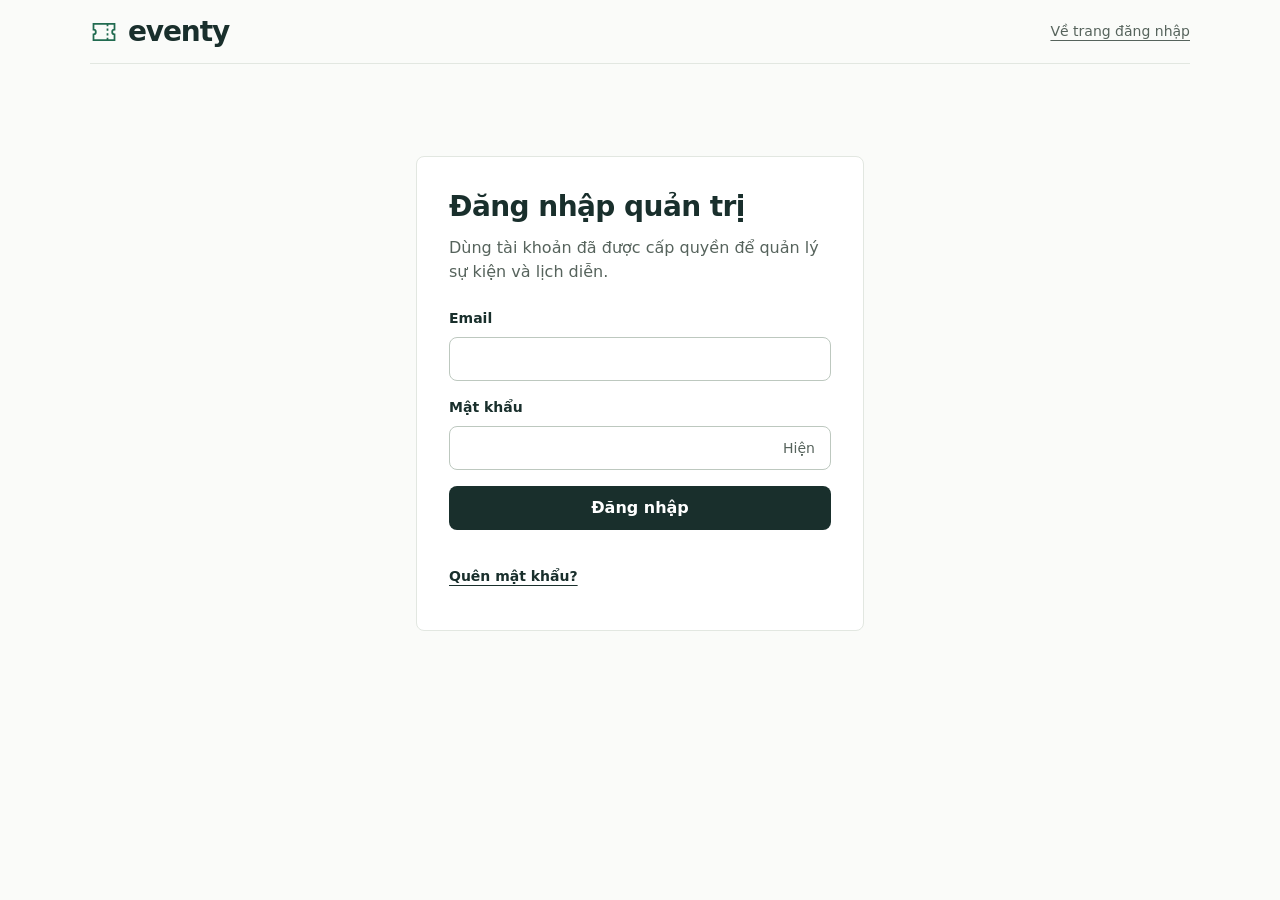
==== frontend/pages/admin-events.html @ 5293e2c8 "Add admin event management and ticket inventory sync" ====
<!doctype html>
<html lang="vi">
<head>
  <meta charset="utf-8">
  <meta name="viewport" content="width=device-width, initial-scale=1">
  <title>Quản lý sự kiện | Eventy</title>
  <link rel="stylesheet" href="../css/common.css">
  <link rel="stylesheet" href="../css/admin.css">
  <script type="module" src="../js/admin-events.js"></script>
</head>
<body>
  <div class="site-shell">
    <header class="admin-header">
      <a class="brand" href="admin-events.html"><svg class="brand-mark" viewBox="0 0 24 24" aria-hidden="true"><path d="M3 5h18v5a2 2 0 0 0 0 4v5H3v-5a2 2 0 0 0 0-4V5Z"/><path d="M15 5v14" stroke-dasharray="2 2"/></svg>eventy</a>
      <div class="admin-account" id="admin-account" hidden>
        <span id="account-name"></span>
        <button type="button" id="logout" class="secondary">Đăng xuất</button>
      </div>
    </header>
    <main class="admin-main">
      <div class="admin-title">
        <div>
          <h1>Quản lý sự kiện</h1>
          <p>Danh mục, lịch diễn và sức chứa vé.</p>
        </div>
        <button type="button" id="add-event" class="primary" hidden>Thêm sự kiện</button>
      </div>
      <p id="page-status" class="admin-status" role="status">Đang kiểm tra phiên đăng nhập…</p>
      <button type="button" id="reload-events" class="secondary" hidden>Thử lại</button>
      <noscript><p>Vui lòng bật JavaScript để quản lý sự kiện.</p></noscript>
      <section id="event-list" aria-labelledby="list-heading" hidden>
        <div class="admin-list-heading">
          <h2 id="list-heading">Danh sách sự kiện</h2>
          <span id="event-count"></span>
        </div>
        <p id="inventory-sync" class="inventory-sync" role="status">Số vé tự cập nhật mỗi 10 giây.</p>
        <ul id="event-rows" class="event-rows"></ul>
        <p id="empty-events" class="admin-empty" hidden>Chưa có sự kiện. Chọn “Thêm sự kiện” để lập lịch và mở bán vé.</p>
      </section>
    </main>
  </div>

  <dialog id="event-editor" class="admin-dialog editor-dialog" aria-labelledby="editor-title">
    <form id="event-form" method="dialog">
      <header class="dialog-heading">
        <h2 id="editor-title">Thêm sự kiện</h2>
        <p>Các mốc thời gian theo giờ Việt Nam (UTC+7).</p>
      </header>
      <div class="editor-body">
      <div class="admin-fields">
        <label>Tên sự kiện<input name="title" maxlength="200" required autofocus></label>
        <label>Mã sự kiện (slug)<input name="slug" maxlength="100" pattern="[a-z0-9]+(-[a-z0-9]+)*" required aria-describedby="slug-hint"><small id="slug-hint">Chữ thường không dấu, số và dấu gạch ngang.</small></label>
        <label class="wide">Mô tả<textarea name="description" rows="3" maxlength="10000" required></textarea></label>
        <fieldset class="wide admin-cover">
          <legend>Ảnh bìa</legend>
          <div class="cover-fields">
            <img id="cover-preview" class="cover-preview" alt="Xem trước ảnh bìa" hidden>
            <div class="cover-inputs">
              <label>Tải ảnh lên<input id="cover-file" name="cover" type="file" accept="image/jpeg,image/png,image/webp" aria-describedby="cover-hint">
                <small id="cover-hint">JPG, PNG hoặc WebP tĩnh, tối đa 5 MB.</small>
              </label>
              <button id="clear-cover-file" class="secondary" type="button" hidden>Bỏ ảnh đã chọn</button>
              <p id="cover-status" class="admin-status error" role="status"></p>
              <label>Hoặc dùng đường dẫn ảnh<input name="image_url" maxlength="500" required placeholder="/assets/images/events/…"></label>
            </div>
          </div>
        </fieldset>
        <label>Địa điểm<input name="venue" maxlength="200" required></label>
        <label>Địa chỉ<input name="address" maxlength="300" required></label>
        <label>Bắt đầu sự kiện<input name="starts_at" type="datetime-local" step="1" required></label>
        <label>Kết thúc sự kiện<input name="ends_at" type="datetime-local" step="1" required></label>
        <label>Mở bán<input name="sales_open_at" type="datetime-local" step="1" required></label>
        <label>Đóng bán<input name="sales_close_at" type="datetime-local" step="1" required></label>
        <label>Giá vé (₫)<input name="ticket_price_vnd" type="number" min="0" max="9007199254740991" required></label>
        <label>Sức chứa sự kiện<input name="capacity" type="number" min="1" max="9007199254740991" required></label>
      </div>
      <section class="editor-sessions" aria-labelledby="sessions-title">
        <div class="admin-title">
          <h3 id="sessions-title">Suất diễn</h3>
          <button type="button" id="add-session" class="secondary">Thêm suất</button>
        </div>
        <p class="session-hint">Khách chọn suất diễn khi đặt vé. Suất đã có đơn cần giữ nguyên giờ bắt đầu và kết thúc.</p>
        <div id="session-fields"></div>
      </section>
      <p id="editor-status" class="admin-status error" role="alert"></p>
      </div>
      <footer class="dialog-actions">
        <button type="button" class="secondary" data-close>Hủy</button>
        <button type="submit" class="primary">Lưu sự kiện</button>
      </footer>
    </form>
  </dialog>

  <template id="session-template">
    <fieldset class="admin-session">
      <legend>Suất diễn</legend>
      <div class="admin-fields">
        <label>Bắt đầu<input name="session_start" type="datetime-local" step="1" required></label>
        <label>Kết thúc<input name="session_end" type="datetime-local" step="1" required></label>
        <label>Sức chứa<input name="session_capacity" type="number" min="1" max="9007199254740991" required></label>
        <button type="button" class="secondary remove-session">Bỏ suất</button>
      </div>
    </fieldset>
  </template>

  <dialog id="delete-dialog" class="admin-dialog" aria-labelledby="delete-title">
    <form id="delete-form" method="dialog">
      <h2 id="delete-title">Xóa sự kiện?</h2>
      <p id="delete-event-name"></p>
      <p>Sự kiện và các suất diễn sẽ bị xóa khỏi danh mục. Sự kiện đã có đơn đặt vé được giữ lại.</p>
      <p id="delete-status" class="admin-status error" role="alert"></p>
      <footer class="dialog-actions">
        <button type="button" class="secondary" data-close autofocus>Giữ sự kiện</button>
        <button type="submit" class="danger">Xóa sự kiện</button>
      </footer>
    </form>
  </dialog>
</body>
</html>
---- frontend/css/common.css ----
:root {
  color-scheme: light;
  --ground: #fafbf9;
  --surface: #ffffff;
  --raised: #f0f4ee;
  --text: #192f2c;
  --muted: #56635c;
  --accent: #216b50;
  --primary: #192f2c;
  --action: #2fc477;
  --border: #e2e7e1;
  --control: #bdc8bf;
  --negative: #a32f32;
  --focus: #216b50;
  --radius: 8px;
  --gap: 16px;
  --pad: 32px;
  --font: 'Segoe UI', system-ui, sans-serif;
}

:root[data-theme='dark'] {
  color-scheme: dark;
  --ground: #151817;
  --surface: #222624;
  --raised: #2e3331;
  --text: #f4f6f4;
  --muted: #b1bbb5;
  --accent: #39ce86;
  --primary: #2fc477;
  --border: #414844;
  --control: #58635c;
  --negative: #f28a85;
  --focus: #6de6a8;
}

* { box-sizing: border-box; }
[hidden] { display: none !important; }
body { margin: 0; background: var(--ground); color: var(--text); font: 16px/1.5 var(--font); }
:root[data-theme='dark'] body { background: radial-gradient(ellipse at 82% 10%, rgb(49 94 68 / 16%), transparent 34rem), var(--ground); }
button, input, select { font: inherit; }
a { color: var(--text); text-underline-offset: 4px; }
a:hover { color: var(--accent); }
button, a, input, select { -webkit-tap-highlight-color: transparent; }
:where(a, button, input, select):focus-visible { outline: 2px solid var(--focus); outline-offset: 4px; }
button { cursor: pointer; border-radius: var(--radius); transition: transform 120ms ease, opacity 120ms ease; }
button:not(:disabled):active { transform: translateY(1px); }
button:disabled { cursor: progress; }
.cancel-dialog { width: min(480px, calc(100% - 32px)); padding: 28px; border: 1px solid var(--border); border-radius: var(--radius); background: var(--surface); color: var(--text); }
.cancel-dialog::backdrop { background: rgb(0 0 0 / 55%); }
.cancel-dialog h2 { margin: 0 0 16px; font-size: 24px; line-height: 1.3; }
.cancel-dialog p { overflow-wrap: anywhere; }
.cancel-warning { color: var(--negative); font-weight: 600; }
.cancel-dialog-actions { display: flex; flex-wrap: wrap; justify-content: flex-end; gap: 12px; margin-top: 24px; }
.cancel-confirm { min-height: 44px; padding: 10px 16px; color: #fff; background: #a32f32; border: 0; }
.cancel-confirm:disabled { opacity: .6; }
.cancel-booking { color: var(--negative); }

.auth-shell, .site-shell { max-width: 1164px; padding: 0 var(--pad); margin: 0 auto; }
.brand { display: inline-flex; align-items: center; gap: 10px; min-height: 44px; font-size: 28px; font-weight: 700; letter-spacing: -.04em; text-decoration: none; }
.brand-mark { width: 28px; height: 28px; fill: none; stroke: var(--accent); stroke-width: 1.5; }
.secondary, .button-secondary { min-height: 44px; padding: 10px 16px; border: 1px solid var(--control); background: var(--surface); color: var(--text); }
.secondary:hover, .button-secondary:hover { background: var(--raised); }
.primary, .button-primary { min-height: 44px; padding: 10px 16px; border: 0; background: var(--primary); color: var(--surface); font-weight: 600; }
.primary:hover, .button-primary:hover { background: var(--accent); }
.primary:disabled, .button-primary:disabled { background: var(--muted); }

.site-header { min-height: 96px; display: flex; align-items: center; justify-content: space-between; gap: var(--gap); border-bottom: 1px solid var(--border); }
.site-nav { display: flex; align-items: center; gap: 12px; }
.header-control { display: inline-flex; min-height: 40px; align-items: center; justify-content: center; gap: 7px; padding: 8px 11px; color: var(--text); background: transparent; border: 1px solid var(--control); border-radius: var(--radius); font-size: 13px; font-weight: 600; white-space: nowrap; }
.header-control:hover { background: var(--raised); }
.theme-toggle-icon { font-size: 17px; line-height: 1; }
.nav-link { display: inline-flex; align-items: center; min-height: 44px; padding: 8px 10px; border-radius: var(--radius); font-weight: 600; text-decoration: none; }
.nav-link[aria-current='page'] { background: var(--raised); }
.page-message { margin: 20px 0; padding: 16px; color: var(--muted); background: var(--raised); border-radius: var(--radius); }
.page-message:empty { display: none; }
.page-message.error { color: var(--negative); background: #fbefed; }
:root[data-theme='dark'] .page-message.error { background: #472b2a; }
.site-footer { width: 100vw; margin: 60px 0 0 calc(50% - 50vw); padding: 0 max(24px, calc((100vw - 1100px) / 2)); color: var(--muted); background: var(--surface); font-size: 14px; }
.footer-inner { max-width: 1100px; margin: 0 auto; }
.footer-main { display: grid; grid-template-columns: 1.25fr 1fr 1fr; gap: 48px; padding: 34px 0; }
.footer-brand .brand { min-height: auto; margin-bottom: 12px; }
.footer-brand p { max-width: 320px; margin: 0; color: var(--muted); }
.footer-column h2 { margin: 0 0 12px; color: var(--text); font-size: 14px; font-weight: 700; }
.footer-links { display: grid; gap: 10px; padding: 0; margin: 0; list-style: none; }
.footer-links a { color: var(--muted); text-decoration: none; }
.footer-links a:hover { color: var(--accent); }
.footer-bottom { position: relative; display: flex; justify-content: space-between; gap: 16px; padding: 17px 0 20px; color: var(--muted); font-size: 12px; }
.footer-bottom::before { position: absolute; top: 0; left: 50%; width: 100vw; border-top: 1px solid var(--border); content: ''; transform: translateX(-50%); }

@media (max-width: 700px) {
  :root { --pad: 20px; }
  .site-header { min-height: 80px; flex-wrap: wrap; padding: 12px 0; }
  .site-nav { justify-content: flex-end; flex-wrap: wrap; gap: 6px; }
  .brand { font-size: 24px; }
  .header-control { min-height: 38px; padding: 7px 9px; }
  .footer-main { grid-template-columns: repeat(2, minmax(0, 1fr)); gap: 28px; }
}

@media (max-width: 480px) {
  .site-header { align-items: flex-start; }
  .site-nav { max-width: 100%; gap: 4px; }
  .footer-main { grid-template-columns: 1fr; gap: 22px; padding: 28px 0; }
  .footer-bottom { flex-direction: column; gap: 4px; }
}

@media (prefers-reduced-motion: reduce) {
  button { transition: none; }
  button:not(:disabled):active { transform: none; }
}
---- frontend/css/admin.css ----
.admin-header, .admin-title, .admin-account, .admin-list-heading, .dialog-actions {
  display: flex;
  align-items: center;
  justify-content: space-between;
  gap: 16px;
}
.admin-header { min-height: 64px; border-bottom: 1px solid var(--border); }
.admin-header > a:not(.brand), .admin-account span { color: var(--muted); font-size: 14px; }
.admin-account span { overflow-wrap: anywhere; }
.admin-header button, .admin-title button { flex-shrink: 0; }
.admin-login { max-width: 448px; margin: clamp(28px, 8vw, 92px) auto; }
.admin-login-panel {
  padding: clamp(20px, 5vw, 32px);
  background: var(--surface);
  border: 1px solid var(--border);
  border-radius: var(--radius);
}
.admin-main { padding: 32px 0; }
.admin-main h1, .admin-dialog h2 { margin: 0; font-size: 24px; line-height: 1.3; }
.admin-main h2, .admin-dialog h3 { margin: 0; font-size: 16px; }
.admin-title p, .dialog-heading p, .session-hint { margin: 4px 0 0; color: var(--muted); font-size: 14px; }
.admin-list-heading { margin-top: 28px; padding-bottom: 10px; border-bottom: 1px solid var(--border); }
.admin-list-heading span, .admin-empty, .admin-status, .inventory-sync { color: var(--muted); font-size: 14px; }
.inventory-sync { margin: 8px 0 0; }
.admin-status:empty { display: none; }
.admin-status.error { color: var(--negative); }
.event-rows { padding: 0; margin: 0; list-style: none; }
.event-row {
  /* Three data columns share the remaining width after two 16px gutters. */
  display: grid;
  grid-template-columns: minmax(0, 1fr) minmax(170px, .48fr) auto;
  align-items: center;
  gap: 16px;
  padding: 14px 0;
  border-bottom: 1px solid var(--border);
}
.event-identity { display: flex; align-items: center; min-width: 0; gap: 12px; }
.event-cover { flex: 0 0 52px; width: 52px; height: 44px; object-fit: cover; border-radius: var(--radius); background: var(--raised); }
.event-name { margin: 0; font-size: 15px; overflow-wrap: anywhere; }
.event-meta { color: var(--muted); font-size: 13px; overflow-wrap: anywhere; }
.event-stock { display: grid; gap: 4px; justify-items: end; font-size: 13px; font-variant-numeric: tabular-nums; }
.event-stock .event-remaining { color: var(--muted); }
.event-stock progress { width: min(100%, 148px); height: 6px; accent-color: var(--accent); }
.event-actions { display: flex; gap: 6px; }
.event-actions button { min-width: 44px; min-height: 44px; background: transparent; border: 1px solid transparent; color: var(--text); }
.event-actions button:hover { background: var(--raised); }
.event-actions .delete-event { color: var(--negative); }
.admin-empty { padding: 12px 0; }
.admin-dialog {
  width: min(460px, calc(100% - 24px));
  max-height: calc(100% - 24px);
  padding: clamp(16px, 4vw, 24px);
  border: 1px solid var(--border);
  border-radius: var(--radius);
  background: var(--surface);
  color: var(--text);
}
.admin-dialog::backdrop { background: rgb(25 47 44 / 52%); }
.editor-dialog {
  width: min(724px, calc(100% - 24px));
  max-height: none;
  padding: 0;
}
.editor-dialog form {
  display: grid;
  grid-template-rows: auto minmax(0, 1fr) auto;
  max-height: calc(100dvh - 24px);
}
.editor-dialog :is(.dialog-heading, .editor-body, .dialog-actions) { padding: 16px clamp(16px, 4vw, 24px); }
.editor-dialog .dialog-heading { margin: 0; border-bottom: 1px solid var(--border); }
.editor-body { overflow-y: auto; }
.editor-dialog .dialog-actions { margin: 0; border-top: 1px solid var(--border); }
.dialog-heading { margin-bottom: 20px; }
.admin-fields { display: grid; grid-template-columns: repeat(2, minmax(0, 1fr)); gap: 12px 16px; }
.admin-fields .wide { grid-column: 1 / -1; }
.admin-fields label { display: grid; align-content: start; gap: 4px; font-size: 14px; font-weight: 600; }
.admin-fields small { color: var(--muted); font-size: 12px; font-weight: 400; }
.admin-fields :is(input, textarea) {
  min-width: 0;
  width: 100%;
  min-height: 44px;
  padding: 8px;
  border: 1px solid var(--control);
  border-radius: var(--radius);
  background: var(--surface);
  color: var(--text);
  font: inherit;
  font-weight: 400;
}
.admin-fields textarea { resize: vertical; }
.admin-fields textarea:focus-visible { outline: 2px solid var(--focus); outline-offset: 4px; }
.admin-cover {
  min-width: 0;
  margin: 0;
  padding: 12px;
  border: 1px solid var(--border);
  border-radius: var(--radius);
}
.admin-cover legend { padding: 0 4px; font-size: 14px; font-weight: 600; }
.cover-fields { display: flex; align-items: flex-start; flex-wrap: wrap; gap: 12px; }
.cover-inputs { flex: 1 1 240px; display: grid; min-width: 0; gap: 10px; }
.cover-inputs button { justify-self: start; }
.cover-inputs input:disabled { opacity: .65; }
.cover-inputs .admin-status { margin: 0; }
.cover-preview {
  width: min(144px, 100%);
  aspect-ratio: 16 / 10;
  object-fit: cover;
  background: var(--raised);
  border-radius: var(--radius);
}
.editor-sessions { margin-top: 20px; padding-top: 12px; border-top: 1px solid var(--border); }
.admin-session { min-width: 0; margin: 12px 0 0; padding: 12px; border: 1px solid var(--border); border-radius: var(--radius); }
.admin-session legend { padding: 0 4px; font-size: 13px; }
.admin-session button { justify-self: end; align-self: end; }
.dialog-actions { justify-content: flex-end; flex-wrap: wrap; margin-top: 20px; }
.danger { min-height: 44px; padding: 10px 16px; background: var(--negative); color: var(--surface); border: 0; font-weight: 600; }
.admin-dialog button:disabled { opacity: .6; }
#delete-event-name { font-weight: 600; overflow-wrap: anywhere; }

@media (max-width: 640px) {
  .admin-header, .admin-title { gap: 8px; }
  .admin-header { min-height: 56px; }
  .admin-main { padding-top: 24px; }
  .event-row { grid-template-columns: minmax(0, 1fr) auto; gap: 6px 12px; }
  .event-actions { grid-column: 2; grid-row: 1 / span 2; }
  .event-stock { grid-column: 1; justify-items: start; padding-left: 64px; }
}
@media (max-width: 440px) {
  .admin-account span { display: none; }
  .admin-main .admin-title { align-items: flex-start; flex-direction: column; }
  .admin-fields { grid-template-columns: 1fr; }
}
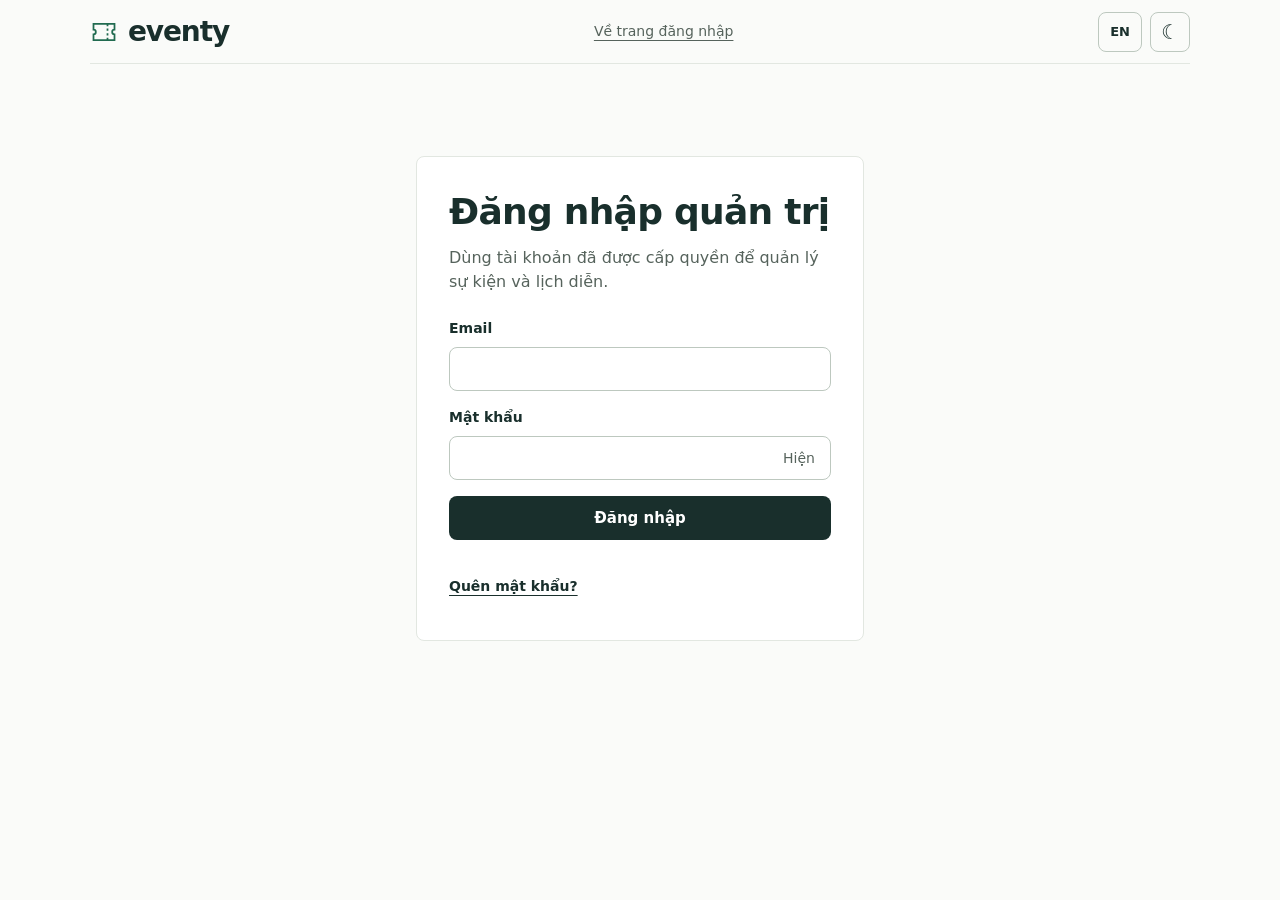
==== commit 7c93b33b: "Complete Eventy account and checkout flows Co-authored-by: Copilot <223556219+Copilot@users.noreply." ====
--- a/frontend/pages/admin-events.html
+++ b/frontend/pages/admin-events.html
@@ -3,8 +3,9 @@
 <head>
   <meta charset="utf-8">
   <meta name="viewport" content="width=device-width, initial-scale=1">
-  <title>Quản lý sự kiện | Eventy</title>
-  <link rel="stylesheet" href="../css/common.css">
+  <title data-i18n-vi="Quản lý sự kiện | Eventy" data-i18n-en="Manage events | Eventy">Quản lý sự kiện | Eventy</title>
+  <script src="../js/site-preferences-init.js?v=2"></script>
+  <link rel="stylesheet" href="../css/common.css?v=3">
   <link rel="stylesheet" href="../css/admin.css">
   <script type="module" src="../js/admin-events.js"></script>
 </head>
@@ -13,29 +14,39 @@
     <header class="admin-header">
       <a class="brand" href="admin-events.html"><svg class="brand-mark" viewBox="0 0 24 24" aria-hidden="true"><path d="M3 5h18v5a2 2 0 0 0 0 4v5H3v-5a2 2 0 0 0 0-4V5Z"/><path d="M15 5v14" stroke-dasharray="2 2"/></svg>eventy</a>
       <div class="admin-account" id="admin-account" hidden>
-        <span id="account-name"></span>
-        <button type="button" id="logout" class="secondary">Đăng xuất</button>
+        <details class="account-menu">
+          <summary class="account-menu-trigger" aria-label="Mở menu tài khoản" data-i18n-aria-vi="Mở menu tài khoản" data-i18n-aria-en="Open account menu">
+            <svg class="account-avatar" viewBox="0 0 24 24" aria-hidden="true"><circle cx="12" cy="8" r="4"/><path d="M4 21a8 8 0 0 1 16 0"/></svg>
+            <svg class="account-chevron" viewBox="0 0 16 16" aria-hidden="true"><path d="m3 6 5 5 5-5"/></svg>
+          </summary>
+          <div class="account-menu-panel">
+            <a class="account-menu-item" href="my-bookings.html" data-i18n-vi="Vé của tôi" data-i18n-en="My bookings">Vé của tôi</a>
+            <a class="account-menu-item" href="account-settings.html" data-i18n-vi="Cài đặt tài khoản" data-i18n-en="Account settings">Cài đặt tài khoản</a>
+            <button type="button" id="logout" class="account-menu-item account-menu-logout" data-i18n-vi="Đăng xuất" data-i18n-en="Log out">Đăng xuất</button>
+          </div>
+        </details>
       </div>
+      <div class="site-preference-controls"><button id="language-toggle" class="header-control" type="button">EN</button><button id="theme-toggle" class="header-control" type="button" aria-pressed="false"><span data-theme-icon aria-hidden="true">◐</span><span data-theme-label>Giao diện tối</span></button></div>
     </header>
     <main class="admin-main">
       <div class="admin-title">
         <div>
-          <h1>Quản lý sự kiện</h1>
-          <p>Danh mục, lịch diễn và sức chứa vé.</p>
+          <h1 data-i18n-vi="Quản lý sự kiện" data-i18n-en="Manage events">Quản lý sự kiện</h1>
+          <p data-i18n-vi="Danh mục, lịch diễn và sức chứa vé." data-i18n-en="Events, performances, and ticket capacity.">Danh mục, lịch diễn và sức chứa vé.</p>
         </div>
-        <button type="button" id="add-event" class="primary" hidden>Thêm sự kiện</button>
+        <button type="button" id="add-event" class="primary" data-i18n-vi="Thêm sự kiện" data-i18n-en="Add event" hidden>Thêm sự kiện</button>
       </div>
       <p id="page-status" class="admin-status" role="status">Đang kiểm tra phiên đăng nhập…</p>
-      <button type="button" id="reload-events" class="secondary" hidden>Thử lại</button>
-      <noscript><p>Vui lòng bật JavaScript để quản lý sự kiện.</p></noscript>
+      <button type="button" id="reload-events" class="secondary" data-i18n-vi="Thử lại" data-i18n-en="Retry" hidden>Thử lại</button>
+      <noscript><p data-i18n-vi="Vui lòng bật JavaScript để quản lý sự kiện." data-i18n-en="Please enable JavaScript to manage events.">Vui lòng bật JavaScript để quản lý sự kiện.</p></noscript>
       <section id="event-list" aria-labelledby="list-heading" hidden>
         <div class="admin-list-heading">
-          <h2 id="list-heading">Danh sách sự kiện</h2>
+          <h2 id="list-heading" data-i18n-vi="Danh sách sự kiện" data-i18n-en="Event list">Danh sách sự kiện</h2>
           <span id="event-count"></span>
         </div>
-        <p id="inventory-sync" class="inventory-sync" role="status">Số vé tự cập nhật mỗi 10 giây.</p>
+        <p id="inventory-sync" class="inventory-sync" role="status" data-i18n-vi="Số vé tự cập nhật mỗi 10 giây." data-i18n-en="Ticket inventory refreshes every 10 seconds.">Số vé tự cập nhật mỗi 10 giây.</p>
         <ul id="event-rows" class="event-rows"></ul>
-        <p id="empty-events" class="admin-empty" hidden>Chưa có sự kiện. Chọn “Thêm sự kiện” để lập lịch và mở bán vé.</p>
+        <p id="empty-events" class="admin-empty" data-i18n-vi="Chưa có sự kiện. Chọn “Thêm sự kiện” để lập lịch và mở bán vé." data-i18n-en="No events yet. Choose “Add event” to schedule an event and open ticket sales." hidden>Chưa có sự kiện. Chọn “Thêm sự kiện” để lập lịch và mở bán vé.</p>
       </section>
     </main>
   </div>
@@ -43,75 +54,75 @@
   <dialog id="event-editor" class="admin-dialog editor-dialog" aria-labelledby="editor-title">
     <form id="event-form" method="dialog">
       <header class="dialog-heading">
-        <h2 id="editor-title">Thêm sự kiện</h2>
-        <p>Các mốc thời gian theo giờ Việt Nam (UTC+7).</p>
+        <h2 id="editor-title" data-i18n-vi="Thêm sự kiện" data-i18n-en="Add event">Thêm sự kiện</h2>
+        <p data-i18n-vi="Các mốc thời gian theo giờ Việt Nam (UTC+7)." data-i18n-en="Times use Vietnam time (UTC+7).">Các mốc thời gian theo giờ Việt Nam (UTC+7).</p>
       </header>
       <div class="editor-body">
       <div class="admin-fields">
-        <label>Tên sự kiện<input name="title" maxlength="200" required autofocus></label>
-        <label>Mã sự kiện (slug)<input name="slug" maxlength="100" pattern="[a-z0-9]+(-[a-z0-9]+)*" required aria-describedby="slug-hint"><small id="slug-hint">Chữ thường không dấu, số và dấu gạch ngang.</small></label>
-        <label class="wide">Mô tả<textarea name="description" rows="3" maxlength="10000" required></textarea></label>
+        <label data-i18n-vi="Tên sự kiện" data-i18n-en="Event name">Tên sự kiện<input name="title" maxlength="200" required autofocus></label>
+        <label data-i18n-vi="Mã sự kiện (slug)" data-i18n-en="Event slug">Mã sự kiện (slug)<input name="slug" maxlength="100" pattern="[a-z0-9]+(-[a-z0-9]+)*" required aria-describedby="slug-hint"><small id="slug-hint" data-i18n-vi="Chữ thường không dấu, số và dấu gạch ngang." data-i18n-en="Use lowercase letters, numbers, and hyphens.">Chữ thường không dấu, số và dấu gạch ngang.</small></label>
+        <label class="wide" data-i18n-vi="Mô tả" data-i18n-en="Description">Mô tả<textarea name="description" rows="3" maxlength="10000" required></textarea></label>
         <fieldset class="wide admin-cover">
-          <legend>Ảnh bìa</legend>
+          <legend data-i18n-vi="Ảnh bìa" data-i18n-en="Cover image">Ảnh bìa</legend>
           <div class="cover-fields">
             <img id="cover-preview" class="cover-preview" alt="Xem trước ảnh bìa" hidden>
             <div class="cover-inputs">
-              <label>Tải ảnh lên<input id="cover-file" name="cover" type="file" accept="image/jpeg,image/png,image/webp" aria-describedby="cover-hint">
-                <small id="cover-hint">JPG, PNG hoặc WebP tĩnh, tối đa 5 MB.</small>
+              <label data-i18n-vi="Tải ảnh lên" data-i18n-en="Upload image">Tải ảnh lên<input id="cover-file" name="cover" type="file" accept="image/jpeg,image/png,image/webp" aria-describedby="cover-hint">
+                <small id="cover-hint" data-i18n-vi="JPG, PNG hoặc WebP tĩnh, tối đa 5 MB." data-i18n-en="Static JPG, PNG, or WebP, up to 5 MB.">JPG, PNG hoặc WebP tĩnh, tối đa 5 MB.</small>
               </label>
-              <button id="clear-cover-file" class="secondary" type="button" hidden>Bỏ ảnh đã chọn</button>
+              <button id="clear-cover-file" class="secondary" type="button" data-i18n-vi="Bỏ ảnh đã chọn" data-i18n-en="Remove selected image" hidden>Bỏ ảnh đã chọn</button>
               <p id="cover-status" class="admin-status error" role="status"></p>
-              <label>Hoặc dùng đường dẫn ảnh<input name="image_url" maxlength="500" required placeholder="/assets/images/events/…"></label>
+              <label data-i18n-vi="Hoặc dùng đường dẫn ảnh" data-i18n-en="Or use an image URL">Hoặc dùng đường dẫn ảnh<input name="image_url" maxlength="500" required placeholder="/assets/images/events/…"></label>
             </div>
           </div>
         </fieldset>
-        <label>Địa điểm<input name="venue" maxlength="200" required></label>
-        <label>Địa chỉ<input name="address" maxlength="300" required></label>
-        <label>Bắt đầu sự kiện<input name="starts_at" type="datetime-local" step="1" required></label>
-        <label>Kết thúc sự kiện<input name="ends_at" type="datetime-local" step="1" required></label>
-        <label>Mở bán<input name="sales_open_at" type="datetime-local" step="1" required></label>
-        <label>Đóng bán<input name="sales_close_at" type="datetime-local" step="1" required></label>
-        <label>Giá vé (₫)<input name="ticket_price_vnd" type="number" min="0" max="9007199254740991" required></label>
-        <label>Sức chứa sự kiện<input name="capacity" type="number" min="1" max="9007199254740991" required></label>
+        <label data-i18n-vi="Địa điểm" data-i18n-en="Venue">Địa điểm<input name="venue" maxlength="200" required></label>
+        <label data-i18n-vi="Địa chỉ" data-i18n-en="Address">Địa chỉ<input name="address" maxlength="300" required></label>
+        <label data-i18n-vi="Bắt đầu sự kiện" data-i18n-en="Event starts">Bắt đầu sự kiện<input name="starts_at" type="datetime-local" step="1" required></label>
+        <label data-i18n-vi="Kết thúc sự kiện" data-i18n-en="Event ends">Kết thúc sự kiện<input name="ends_at" type="datetime-local" step="1" required></label>
+        <label data-i18n-vi="Mở bán" data-i18n-en="Sales open">Mở bán<input name="sales_open_at" type="datetime-local" step="1" required></label>
+        <label data-i18n-vi="Đóng bán" data-i18n-en="Sales close">Đóng bán<input name="sales_close_at" type="datetime-local" step="1" required></label>
+        <label data-i18n-vi="Giá vé (₫)" data-i18n-en="Ticket price (₫)">Giá vé (₫)<input name="ticket_price_vnd" type="number" min="0" max="9007199254740991" required></label>
+        <label data-i18n-vi="Sức chứa sự kiện" data-i18n-en="Event capacity">Sức chứa sự kiện<input name="capacity" type="number" min="1" max="9007199254740991" required></label>
       </div>
       <section class="editor-sessions" aria-labelledby="sessions-title">
         <div class="admin-title">
-          <h3 id="sessions-title">Suất diễn</h3>
-          <button type="button" id="add-session" class="secondary">Thêm suất</button>
+          <h3 id="sessions-title" data-i18n-vi="Suất diễn" data-i18n-en="Performances">Suất diễn</h3>
+          <button type="button" id="add-session" class="secondary" data-i18n-vi="Thêm suất" data-i18n-en="Add performance">Thêm suất</button>
         </div>
-        <p class="session-hint">Khách chọn suất diễn khi đặt vé. Suất đã có đơn cần giữ nguyên giờ bắt đầu và kết thúc.</p>
+        <p class="session-hint" data-i18n-vi="Khách chọn suất diễn khi đặt vé. Suất đã có đơn cần giữ nguyên giờ bắt đầu và kết thúc." data-i18n-en="Customers choose a performance when booking. Keep the start and end times of performances with bookings unchanged.">Khách chọn suất diễn khi đặt vé. Suất đã có đơn cần giữ nguyên giờ bắt đầu và kết thúc.</p>
         <div id="session-fields"></div>
       </section>
       <p id="editor-status" class="admin-status error" role="alert"></p>
       </div>
       <footer class="dialog-actions">
-        <button type="button" class="secondary" data-close>Hủy</button>
-        <button type="submit" class="primary">Lưu sự kiện</button>
+        <button type="button" class="secondary" data-close data-i18n-vi="Hủy" data-i18n-en="Cancel">Hủy</button>
+        <button type="submit" class="primary" data-i18n-vi="Lưu sự kiện" data-i18n-en="Save event">Lưu sự kiện</button>
       </footer>
     </form>
   </dialog>
 
   <template id="session-template">
     <fieldset class="admin-session">
-      <legend>Suất diễn</legend>
+      <legend data-i18n-vi="Suất diễn" data-i18n-en="Performance">Suất diễn</legend>
       <div class="admin-fields">
-        <label>Bắt đầu<input name="session_start" type="datetime-local" step="1" required></label>
-        <label>Kết thúc<input name="session_end" type="datetime-local" step="1" required></label>
-        <label>Sức chứa<input name="session_capacity" type="number" min="1" max="9007199254740991" required></label>
-        <button type="button" class="secondary remove-session">Bỏ suất</button>
+        <label data-i18n-vi="Bắt đầu" data-i18n-en="Starts">Bắt đầu<input name="session_start" type="datetime-local" step="1" required></label>
+        <label data-i18n-vi="Kết thúc" data-i18n-en="Ends">Kết thúc<input name="session_end" type="datetime-local" step="1" required></label>
+        <label data-i18n-vi="Sức chứa" data-i18n-en="Capacity">Sức chứa<input name="session_capacity" type="number" min="1" max="9007199254740991" required></label>
+        <button type="button" class="secondary remove-session" data-i18n-vi="Bỏ suất" data-i18n-en="Remove performance">Bỏ suất</button>
       </div>
     </fieldset>
   </template>
 
   <dialog id="delete-dialog" class="admin-dialog" aria-labelledby="delete-title">
     <form id="delete-form" method="dialog">
-      <h2 id="delete-title">Xóa sự kiện?</h2>
+      <h2 id="delete-title" data-i18n-vi="Xóa sự kiện?" data-i18n-en="Delete event?">Xóa sự kiện?</h2>
       <p id="delete-event-name"></p>
-      <p>Sự kiện và các suất diễn sẽ bị xóa khỏi danh mục. Sự kiện đã có đơn đặt vé được giữ lại.</p>
+      <p data-i18n-vi="Sự kiện và các suất diễn sẽ bị xóa khỏi danh mục. Sự kiện đã có đơn đặt vé được giữ lại." data-i18n-en="The event and its performances will be removed. Events with bookings are retained.">Sự kiện và các suất diễn sẽ bị xóa khỏi danh mục. Sự kiện đã có đơn đặt vé được giữ lại.</p>
       <p id="delete-status" class="admin-status error" role="alert"></p>
       <footer class="dialog-actions">
-        <button type="button" class="secondary" data-close autofocus>Giữ sự kiện</button>
-        <button type="submit" class="danger">Xóa sự kiện</button>
+        <button type="button" class="secondary" data-close autofocus data-i18n-vi="Giữ sự kiện" data-i18n-en="Keep event">Giữ sự kiện</button>
+        <button type="submit" class="danger" data-i18n-vi="Xóa sự kiện" data-i18n-en="Delete event">Xóa sự kiện</button>
       </footer>
     </form>
   </dialog>
--- a/frontend/css/common.css
+++ b/frontend/css/common.css
@@ -15,6 +15,15 @@
   --radius: 8px;
   --gap: 16px;
   --pad: 32px;
+  --font-size-caption: 12px;
+  --font-size-meta: 14px;
+  --font-size-control: 15px;
+  --font-size-body: 16px;
+  --font-size-card-title: 18px;
+  --font-size-content-title: 20px;
+  --font-size-section-title: 22px;
+  --font-size-page-title: clamp(28px, 3vw, 36px);
+  --font-size-display: clamp(32px, 3.2vw, 44px);
   --font: 'Segoe UI', system-ui, sans-serif;
 }
 
@@ -35,9 +44,9 @@
 
 * { box-sizing: border-box; }
 [hidden] { display: none !important; }
-body { margin: 0; background: var(--ground); color: var(--text); font: 16px/1.5 var(--font); }
+body { margin: 0; background: var(--ground); color: var(--text); font: var(--font-size-body)/1.5 var(--font); }
 :root[data-theme='dark'] body { background: radial-gradient(ellipse at 82% 10%, rgb(49 94 68 / 16%), transparent 34rem), var(--ground); }
-button, input, select { font: inherit; }
+button, input, select { font: inherit; font-size: var(--font-size-control); }
 a { color: var(--text); text-underline-offset: 4px; }
 a:hover { color: var(--accent); }
 button, a, input, select { -webkit-tap-highlight-color: transparent; }
@@ -47,7 +56,7 @@
 button:disabled { cursor: progress; }
 .cancel-dialog { width: min(480px, calc(100% - 32px)); padding: 28px; border: 1px solid var(--border); border-radius: var(--radius); background: var(--surface); color: var(--text); }
 .cancel-dialog::backdrop { background: rgb(0 0 0 / 55%); }
-.cancel-dialog h2 { margin: 0 0 16px; font-size: 24px; line-height: 1.3; }
+.cancel-dialog h2 { margin: 0 0 16px; font-size: var(--font-size-section-title); line-height: 1.3; }
 .cancel-dialog p { overflow-wrap: anywhere; }
 .cancel-warning { color: var(--negative); font-weight: 600; }
 .cancel-dialog-actions { display: flex; flex-wrap: wrap; justify-content: flex-end; gap: 12px; margin-top: 24px; }
@@ -58,9 +67,9 @@
 .auth-shell, .site-shell { max-width: 1164px; padding: 0 var(--pad); margin: 0 auto; }
 .brand { display: inline-flex; align-items: center; gap: 10px; min-height: 44px; font-size: 28px; font-weight: 700; letter-spacing: -.04em; text-decoration: none; }
 .brand-mark { width: 28px; height: 28px; fill: none; stroke: var(--accent); stroke-width: 1.5; }
-.secondary, .button-secondary { min-height: 44px; padding: 10px 16px; border: 1px solid var(--control); background: var(--surface); color: var(--text); }
+.secondary, .button-secondary { min-height: 44px; padding: 10px 16px; border: 1px solid var(--control); background: var(--surface); color: var(--text); font-size: var(--font-size-control); }
 .secondary:hover, .button-secondary:hover { background: var(--raised); }
-.primary, .button-primary { min-height: 44px; padding: 10px 16px; border: 0; background: var(--primary); color: var(--surface); font-weight: 600; }
+.primary, .button-primary { min-height: 44px; padding: 10px 16px; border: 0; background: var(--primary); color: var(--surface); font-size: var(--font-size-control); font-weight: 600; }
 .primary:hover, .button-primary:hover { background: var(--accent); }
 .primary:disabled, .button-primary:disabled { background: var(--muted); }
 
@@ -68,23 +77,45 @@
 .site-nav { display: flex; align-items: center; gap: 12px; }
 .header-control { display: inline-flex; min-height: 40px; align-items: center; justify-content: center; gap: 7px; padding: 8px 11px; color: var(--text); background: transparent; border: 1px solid var(--control); border-radius: var(--radius); font-size: 13px; font-weight: 600; white-space: nowrap; }
 .header-control:hover { background: var(--raised); }
-.theme-toggle-icon { font-size: 17px; line-height: 1; }
+#theme-toggle { width: 40px; padding: 8px; }
+#theme-toggle [data-theme-icon] { display: block; width: 20px; height: 20px; font-size: 0; line-height: 1; }
+#theme-toggle [data-theme-icon]::before { content: '☾'; font-size: 20px; }
+:root[data-theme='dark'] #theme-toggle [data-theme-icon]::before { content: '☀'; }
+#theme-toggle [data-theme-label] { display: none; }
+.theme-fading,
+.theme-fading body,
+.theme-fading body * { transition: color 260ms ease, background-color 260ms ease, border-color 260ms ease, box-shadow 260ms ease !important; }
+.language-fading { opacity: 0; transition: opacity 140ms ease !important; }
+::view-transition-old(root) { animation: theme-fade-out 120ms ease-in both; }
+::view-transition-new(root) { animation: theme-fade-in 240ms ease-out both; }
+@keyframes theme-fade-out { to { opacity: 0; } }
+@keyframes theme-fade-in { from { opacity: 0; } }
 .nav-link { display: inline-flex; align-items: center; min-height: 44px; padding: 8px 10px; border-radius: var(--radius); font-weight: 600; text-decoration: none; }
 .nav-link[aria-current='page'] { background: var(--raised); }
+.account-menu { position: relative; }
+.account-menu-trigger { display: inline-flex; min-height: 40px; align-items: center; gap: 8px; padding: 7px 10px; border: 1px solid var(--control); border-radius: var(--radius); background: var(--surface); color: var(--text); cursor: pointer; font-size: 13px; font-weight: 600; list-style: none; white-space: nowrap; }
+.account-menu-trigger::-webkit-details-marker { display: none; }
+.account-menu-trigger:hover, .account-menu[open] > .account-menu-trigger { background: var(--raised); }
+.account-avatar { width: 20px; height: 20px; fill: none; stroke: currentColor; stroke-width: 1.7; stroke-linecap: round; stroke-linejoin: round; }
+.account-chevron { width: 14px; height: 14px; fill: none; stroke: currentColor; stroke-width: 1.7; stroke-linecap: round; stroke-linejoin: round; }
+.account-menu-panel { position: absolute; z-index: 20; top: calc(100% + 8px); right: 0; display: grid; width: max-content; min-width: 220px; padding: 8px; border: 1px solid var(--border); border-radius: 12px; background: var(--surface); box-shadow: 0 12px 28px rgb(0 0 0 / 16%); }
+.account-menu-item { display: flex; width: 100%; min-height: 42px; align-items: center; padding: 9px 12px; border: 0; border-radius: 8px; background: transparent; color: var(--text); font: inherit; font-size: var(--font-size-meta); text-align: left; text-decoration: none; white-space: nowrap; }
+.account-menu-item:hover { background: var(--raised); color: var(--text); }
+.account-menu-logout { color: var(--negative); }
 .page-message { margin: 20px 0; padding: 16px; color: var(--muted); background: var(--raised); border-radius: var(--radius); }
 .page-message:empty { display: none; }
 .page-message.error { color: var(--negative); background: #fbefed; }
 :root[data-theme='dark'] .page-message.error { background: #472b2a; }
-.site-footer { width: 100vw; margin: 60px 0 0 calc(50% - 50vw); padding: 0 max(24px, calc((100vw - 1100px) / 2)); color: var(--muted); background: var(--surface); font-size: 14px; }
+.site-footer { width: 100vw; margin: 60px 0 0 calc(50% - 50vw); padding: 0 max(24px, calc((100vw - 1100px) / 2)); color: var(--muted); background: var(--surface); font-size: var(--font-size-meta); }
 .footer-inner { max-width: 1100px; margin: 0 auto; }
 .footer-main { display: grid; grid-template-columns: 1.25fr 1fr 1fr; gap: 48px; padding: 34px 0; }
 .footer-brand .brand { min-height: auto; margin-bottom: 12px; }
 .footer-brand p { max-width: 320px; margin: 0; color: var(--muted); }
-.footer-column h2 { margin: 0 0 12px; color: var(--text); font-size: 14px; font-weight: 700; }
+.footer-column h2 { margin: 0 0 12px; color: var(--text); font-size: var(--font-size-meta); font-weight: 700; }
 .footer-links { display: grid; gap: 10px; padding: 0; margin: 0; list-style: none; }
 .footer-links a { color: var(--muted); text-decoration: none; }
 .footer-links a:hover { color: var(--accent); }
-.footer-bottom { position: relative; display: flex; justify-content: space-between; gap: 16px; padding: 17px 0 20px; color: var(--muted); font-size: 12px; }
+.footer-bottom { position: relative; display: flex; justify-content: space-between; gap: 16px; padding: 17px 0 20px; color: var(--muted); font-size: var(--font-size-caption); }
 .footer-bottom::before { position: absolute; top: 0; left: 50%; width: 100vw; border-top: 1px solid var(--border); content: ''; transform: translateX(-50%); }
 
 @media (max-width: 700px) {
@@ -99,6 +130,7 @@
 @media (max-width: 480px) {
   .site-header { align-items: flex-start; }
   .site-nav { max-width: 100%; gap: 4px; }
+  .account-menu-panel { right: 0; min-width: min(220px, calc(100vw - 40px)); }
   .footer-main { grid-template-columns: 1fr; gap: 22px; padding: 28px 0; }
   .footer-bottom { flex-direction: column; gap: 4px; }
 }
@@ -106,4 +138,9 @@
 @media (prefers-reduced-motion: reduce) {
   button { transition: none; }
   button:not(:disabled):active { transform: none; }
+  .theme-fading,
+  .theme-fading body,
+  .theme-fading body * { transition: none !important; }
+  ::view-transition-old(root),
+  ::view-transition-new(root) { animation: none; }
 }
--- a/frontend/css/admin.css
+++ b/frontend/css/admin.css
@@ -5,6 +5,7 @@
   gap: 16px;
 }
 .admin-header { min-height: 64px; border-bottom: 1px solid var(--border); }
+.admin-header .site-preference-controls { display: flex; align-items: center; gap: 8px; }
 .admin-header > a:not(.brand), .admin-account span { color: var(--muted); font-size: 14px; }
 .admin-account span { overflow-wrap: anywhere; }
 .admin-header button, .admin-title button { flex-shrink: 0; }
